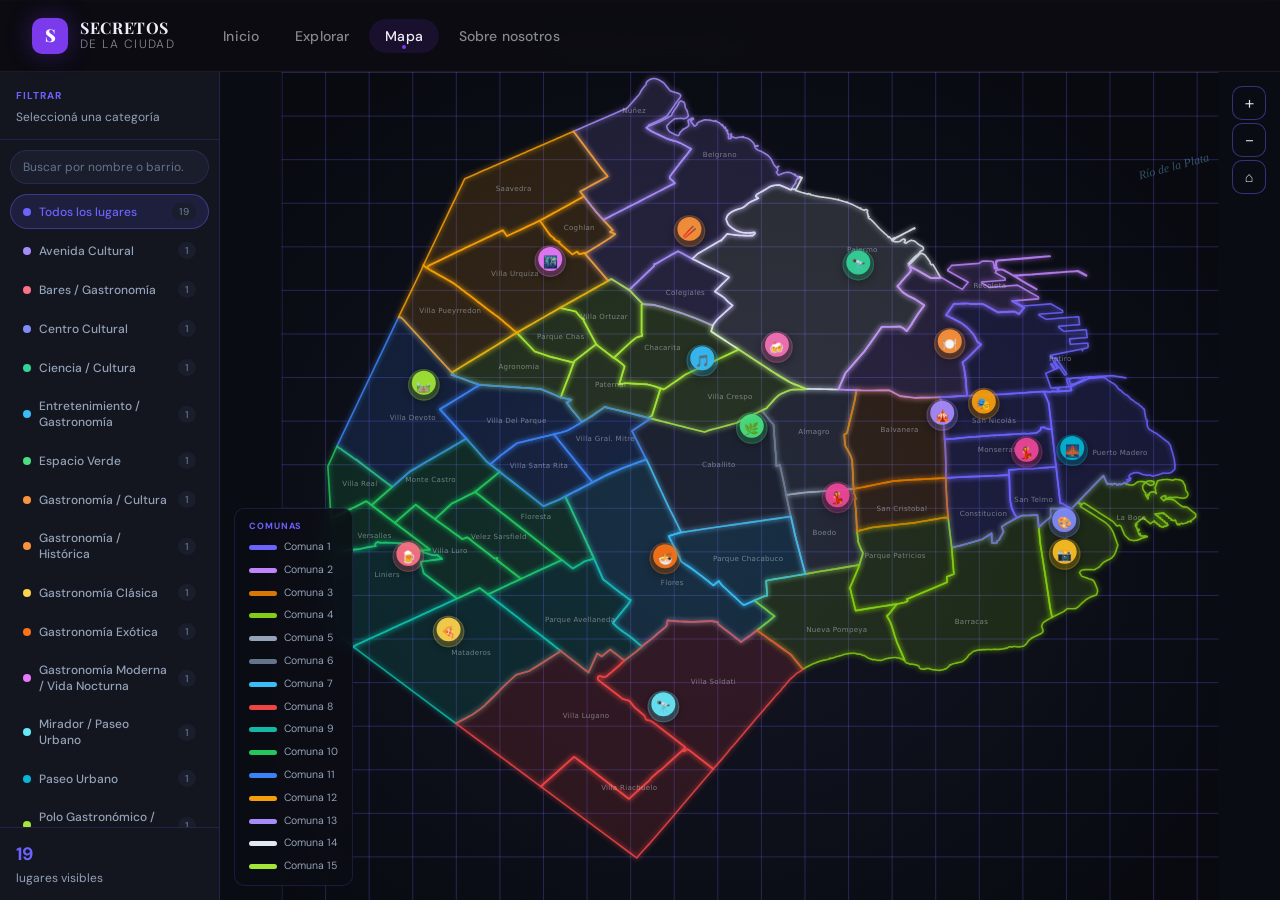
==== pages/map.html @ b1a50df4 "chore: import academic project base for Edinburgh adaptation" ====
<!DOCTYPE html>
<html lang="es">
<head>
<meta charset="UTF-8">
<meta name="viewport" content="width=device-width, initial-scale=1.0">
<title>Secretos de la Ciudad | Mapa Interactivo</title>
<link rel="stylesheet" href="/styles/map.css">
<link rel="stylesheet" href="/styles/global.css">
<link rel="icon" href="/assets/favicon(2).svg" type="image/svg+xml">
</head>
<body>

<!-- ===== HEADER / NAV PRINCIPAL ===== -->
    <header class="site-header">
      <a href="/" class="brand" aria-label="Ir al inicio — Secretos de la Ciudad">
        <span class="brand__icon" aria-hidden="true"></span>
        <span class="brand__name">
          <strong>Secretos</strong>
          <span>de la Ciudad</span>
        </span>
      </a>

      <!-- ===== Navegación principal ===== -->
      <nav class="main-nav" aria-label="Navegación principal">
        <ul class="main-nav__list">
          <li><a href="../index.html" class="main-nav__link">Inicio</a></li>
          <li><a href="places.html" class="main-nav__link">Explorar</a></li>
          <li><a href="map.html" class="main-nav__link main-nav__link--active" aria-current="page">Mapa</a></li>
          <li><a href="about.html" class="main-nav__link">Sobre nosotros</a></li>
        </ul>
      </nav>


    </header>

<main id="main-content" aria-label="Explorador de lugares nocturnos de Buenos Aires">
  <h1 class="sr-only">
    Mapa interactivo de lugares secretos de Buenos Aires
  </h1>
  <div class="app">
 
    <!-- ===== SIDEBAR FILTROS ===== -->
    <!--
      <aside> es correcto aquí: es contenido complementario al mapa.
      El <nav> interno lista las categorías; sus ítems se inyectan
      como <ul><li><button> desde el JS para respetar la semántica de lista.
    -->
    <aside class="sidebar" aria-label="Filtros de categoría">
      <div class="sidebar__header">
        <p class="sidebar__title">Filtrar</p>
        <p class="sidebar__subtitle">Seleccioná una categoría</p>
      </div>
 
      <!--
        Buscador del mapa.
        id="search-input" es el que usa places2.js; vive aquí,
        dentro del <main>, separado del buscador del sitio en el header.
      -->
      <div class="sidebar__search">
        <label for="search-input" class="sr-only">Buscar lugares en el mapa</label>
        <input
          id="search-input"
          type="search"
          class="sidebar__search-input"
          placeholder="Buscar por nombre o barrio…"
          autocomplete="off"
          aria-label="Buscar lugares en el mapa"
          aria-controls="map-canvas"
        />
      </div>
 
      <!--
        <nav> con lista explícita.
        El JS (buildFilters) insertará: <ul> > <li> > <button>.
      -->
      <nav id="filter-nav" class="sidebar__filters" aria-label="Filtrar por categoría"></nav>
 
      <div class="sidebar__footer">
        <!--
          aria-live="polite": anuncia los cambios de cantidad
          a lectores de pantalla sin interrumpir.
          aria-atomic="true": lee el fragmento completo.
        -->
        <p class="sidebar__footer-count" aria-live="polite" aria-atomic="true">
          <strong id="place-count">0</strong>
          lugares visibles
        </p>
      </div>
    </aside>
    <!-- FIN SIDEBAR -->
 
    <!-- ===== MAPA ===== -->
    <!--
      role="region" + aria-label: identifica la zona del mapa
      como una región landmarks navegable por AT.
    -->
    <div class="map-wrap" role="region" aria-label="Mapa interactivo de Buenos Aires">
 
      <p class="map-hint">
        📍 Tocá un barrio o un marcador para ver información.
      </p>

      <!-- Estados de carga / error -->
      <div class="map-overlay" id="map-loading" role="status" aria-live="polite" aria-label="Cargando mapa">
        <div class="spinner" aria-hidden="true"></div>
        <span>Cargando mapa…</span>
      </div>
      <div class="map-overlay hidden" id="map-error" role="alert" aria-live="assertive">
        <span aria-hidden="true" style="font-size:32px">⚠️</span>
        <p>No se pudieron cargar los datos del mapa.</p>
      </div>
 
      <!--
        role="application": indica a los AT que este elemento
        gestiona su propia interacción de teclado (zoom, pan, etc.).
        aria-describedby: instrucciones de uso disponibles para AT.
      -->
      <div
        id="map-canvas"
        class="map-canvas"
        role="application"
        tabindex="0"
        aria-label="Mapa de Buenos Aires"
        aria-describedby="map-instructions"
      ></div>
 
      <!-- Instrucciones ocultas visualmente, disponibles para AT -->
      <p id="map-instructions" class="sr-only">
        Usá la rueda del mouse o los botones +/− para hacer zoom.
        Arrastrá para desplazarte. Doble clic para restablecer la vista.
        Presioná las teclas de flecha para desplazarte con el teclado.
        Presioná Enter o Espacio sobre un marcador para ver sus detalles.
      </p>
 
      <!--
        role="group" + aria-label: agrupa los botones de zoom
        como una unidad semántica para AT.
      -->
      <div class="zoom-controls" role="group" aria-label="Controles de zoom del mapa">
        <button class="zoom-btn" id="z-in"  type="button" title="Acercar" aria-label="Acercar mapa">+</button>
        <button class="zoom-btn" id="z-out" type="button" title="Alejar"  aria-label="Alejar mapa">−</button>
        <button class="zoom-btn reset" id="z-rst" type="button" title="Restablecer vista" aria-label="Restablecer vista del mapa">⌂</button>
      </div>
 
      <!-- Tooltip de barrio (decorativo, no necesita ser leído por AT) -->
      <div class="barrio-tooltip" id="barrio-tooltip" aria-hidden="true"></div>
 
      <!--
        Leyenda de comunas.
        El JS (buildLegend) insertará: <ul> > <li> con el swatch y texto.
      -->
      <div class="map-legend" id="map-legend" role="region" aria-label="Leyenda de comunas">
        <p class="map-legend__title" aria-hidden="true">Comunas</p>
      </div>
 
      <!-- ===== PANEL DE DETALLE ===== -->
      <!--
        role="dialog": comunica a los AT que es un diálogo modal.
        aria-modal="true": los AT no deben navegar fuera mientras esté abierto.
        aria-labelledby: título del diálogo (nombre del lugar seleccionado).
        aria-hidden="true" en estado cerrado: lo oculta completamente a los AT.
        El JS activa/desactiva aria-hidden y mueve el foco al abrirse/cerrarse.
      -->
      <aside
        class="detail-panel"
        id="detail-panel"
        role="dialog"
        aria-modal="true"
        aria-label="Detalle del lugar seleccionado"
        aria-labelledby="panel-name"
        aria-hidden="true"
      >
        <!-- Estado vacío (ningún lugar seleccionado) -->
        <div class="panel__empty" id="panel-empty">
          <span class="panel__empty-icon" aria-hidden="true">📍</span>
          <p>Hacé clic en un marcador o barrio para ver los detalles del lugar.</p>
        </div>
 
        <!-- Contenido del lugar seleccionado -->
        <div id="panel-content" style="display:none; flex-direction:column; height:100%">
 
          <button class="panel__close" id="panel-close" type="button" aria-label="Cerrar detalle del lugar">✕</button>
 
          <!-- Hero -->
          <div class="panel__hero" id="panel-hero">
            <span class="panel__hero-icon" id="panel-icon" aria-hidden="true"></span>
            <span class="panel__hero-barrio" id="panel-barrio-label"></span>
          </div>
 
          <!-- Cuerpo con scroll -->
          <div class="panel__body">
            <div class="anim-in">
 
              <p class="panel__cat" id="panel-cat"></p>
 
              <!-- h2: título del diálogo; referenciado por aria-labelledby -->
              <h2 class="panel__name" id="panel-name"></h2>
 
              <address class="panel__address">
                <svg xmlns="http://www.w3.org/2000/svg" viewBox="0 0 24 24" fill="currentColor" width="12" height="12" aria-hidden="true" focusable="false">
                  <path d="M12 2C8.13 2 5 5.13 5 9c0 5.25 7 13 7 13s7-7.75 7-13c0-3.87-3.13-7-7-7z"/>
                </svg>
                <span id="panel-addr-text"></span>
              </address>
 
              <p class="panel__desc" id="panel-desc"></p>
 
              <!-- Metadatos como lista de definición -->
              <dl class="panel__meta">
                <div class="meta-row">
                  <dt class="meta-row__label">
                    <svg xmlns="http://www.w3.org/2000/svg" viewBox="0 0 24 24" fill="none" stroke="currentColor" stroke-width="2" width="13" height="13" aria-hidden="true" focusable="false"><circle cx="12" cy="12" r="10"/><polyline points="12 6 12 12 16 14"/></svg>
                    Horario nocturno
                  </dt>
                  <dd class="meta-row__val" id="panel-horario"></dd>
                </div>
                <div class="meta-row">
                  <dt class="meta-row__label">
                    <svg xmlns="http://www.w3.org/2000/svg" viewBox="0 0 24 24" fill="none" stroke="currentColor" stroke-width="2" width="13" height="13" aria-hidden="true" focusable="false"><line x1="12" y1="1" x2="12" y2="23"/><path d="M17 5H9.5a3.5 3.5 0 0 0 0 7h5a3.5 3.5 0 0 1 0 7H6"/></svg>
                    Precio
                  </dt>
                  <dd class="meta-row__val" id="panel-precio"></dd>
                </div>
                <div class="meta-row">
                  <dt class="meta-row__label">
                    <svg xmlns="http://www.w3.org/2000/svg" viewBox="0 0 24 24" fill="none" stroke="currentColor" stroke-width="2" width="13" height="13" aria-hidden="true" focusable="false"><circle cx="12" cy="12" r="10"/><path d="M12 8v4l3 3"/></svg>
                    Accesibilidad
                  </dt>
                  <dd class="meta-row__val" id="panel-acc"></dd>
                </div>
              </dl>
 
              <h3 class="panel__section-title">Recomendaciones</h3>
              <ul class="recs-list" id="panel-recs"></ul>
 
              <h3 class="panel__section-title">Ideal para</h3>
              <ul class="tags-list" id="panel-tags"></ul>
 
            </div>
          </div><!-- /.panel__body -->
 
          <!-- Footer del panel -->
          <div class="panel__footer">
            <button class="btn-fav" id="btn-fav" type="button" aria-pressed="false">
              <span id="btn-fav-icon" aria-hidden="true">🤍</span>
              <span id="btn-fav-label">Agregar a favoritos</span>
            </button>
          </div>
 
        </div><!-- /#panel-content -->
      </aside>
      <!-- FIN PANEL DE DETALLE -->
 
    </div><!-- /.map-wrap -->
  </div><!-- /.app -->
 
</main>
<!-- ===== FOOTER ===== -->
  <footer class="site-footer">
    <p class="site-footer__copy">
      &copy; <time datetime="2026">2026</time> Secretos de la Ciudad
    </p>
  </footer>
<script src="../scripts/place-filters.js"></script>
<script src="../scripts/map.js"></script>
<script src="../scripts/map-panel.js"></script>
</body>
</html>
---- styles/map.css ----
*, *::before, *::after { box-sizing: border-box; margin: 0; padding: 0; }

:root {
  --bg:            #0b0d14;
  --surface:       #13151f;
  --surface-2:     #1a1d2b;
  --border:        rgba(108,99,255,.18);
  --border-strong: rgba(108,99,255,.45);
  --purple:        #6c63ff;
  --purple-soft:   rgba(108,99,255,.15);
  --text:          #e2e8f0;
  --text-muted:    #94a3b8;
  --text-faint:    #64748b;
  --white:         #ffffff;
  --header-h:      58px;
  --panel-w:       340px;
  --filter-w:      220px;
  --radius:        10px;
  --radius-full:   999px;
  --shadow:        0 8px 32px rgba(0,0,0,.55);
  --transition:    0.18s ease;
}

html, body {
  height: 100%; overflow: hidden;
  background: var(--bg); color: var(--text);
  font-family: 'Segoe UI', system-ui, sans-serif;
}

/* ============================================================
   UTILIDADES
   ============================================================ */

/*
 * .sr-only: oculta visualmente el elemento pero lo mantiene
 * accesible para lectores de pantalla (WCAG 2.1 §1.3.1).
 * Se usa en: label del buscador del mapa, instrucciones del mapa,
 * y label del buscador del sitio en el header.
 */
.sr-only {
  position: absolute;
  width: 1px; height: 1px;
  padding: 0; margin: -1px;
  overflow: hidden;
  clip: rect(0, 0, 0, 0);
  white-space: nowrap;
  border: 0;
}

/* ============================================================
   LAYOUT
   ============================================================ */

/*
 * <main>: contenedor semántico principal de la página.
 * Ocupa todo el espacio disponible bajo el header.
 */
main#main-content {
  position: fixed;
  top: var(--header-h); left: 0; right: 0; bottom: 0;
  display: flex; flex-direction: column;
  overflow: hidden;
}

.app {
  flex: 1;
  display: grid;
  grid-template-columns: var(--filter-w) 1fr;
  overflow: hidden;
  height: 100%;
}

/* ============================================================
   SIDEBAR
   ============================================================ */
.sidebar {
  background: var(--surface);
  border-right: 1px solid var(--border);
  display: flex; flex-direction: column;
  overflow: hidden; z-index: 10;
}
.sidebar__header {
  padding: 16px 16px 12px;
  border-bottom: 1px solid var(--border);
  flex-shrink: 0;
}

/*
 * Los <p> del título y subtítulo del sidebar no llevan margin
 * por defecto ya que se resetea en el * global.
 */
.sidebar__title {
  font-size: 10px; font-weight: 700; text-transform: uppercase;
  letter-spacing: .1em; color: var(--purple); margin-bottom: 4px;
}
.sidebar__subtitle { font-size: 12px; color: var(--text-muted); }

/* ── Buscador del mapa (dentro del sidebar) ──────────────── */
.sidebar__search {
  padding: 10px 10px 0;
  flex-shrink: 0;
}
.sidebar__search-input {
  width: 100%;
  padding: 8px 12px;
  background: var(--surface-2);
  border: 1px solid var(--border);
  border-radius: var(--radius-full);
  color: var(--text);
  font-size: 12px;
  font-family: inherit;
  outline: none;
  transition: border-color var(--transition);
}
.sidebar__search-input::placeholder { color: var(--text-faint); }
.sidebar__search-input:focus {
  border-color: var(--border-strong);
  box-shadow: 0 0 0 2px rgba(108,99,255,.2);
}

/* ── Lista de filtros ────────────────────────────────────── */
.sidebar__filters {
  flex: 1; overflow-y: auto; padding: 10px;
}
.sidebar__filters::-webkit-scrollbar { width: 4px; }
.sidebar__filters::-webkit-scrollbar-thumb { background: var(--border-strong); border-radius: 4px; }

/*
 * .filter-list: <ul> semántico inyectado por buildFilters().
 * Se elimina el estilo de lista por defecto para que se vea
 * igual que antes, pero manteniendo la semántica.
 */
.filter-list {
  list-style: none;
  display: flex; flex-direction: column; gap: 4px;
  padding: 0; margin: 0;
}
.filter-list__item { display: flex; }

.filter-btn {
  display: flex; align-items: center; gap: 8px;
  padding: 8px 12px;
  border: 1px solid transparent; border-radius: var(--radius-full);
  background: transparent; color: var(--text-muted);
  font-size: 12px; font-weight: 500;
  cursor: pointer; transition: all var(--transition);
  text-align: left; width: 100%;
}
.filter-btn:hover { background: var(--surface-2); color: var(--text); }
.filter-btn.active { color: var(--text); }

/* Foco visible para teclado (WCAG 2.4.7) */
.filter-btn:focus-visible {
  outline: 2px solid var(--purple);
  outline-offset: 2px;
}

.filter-btn__dot { width: 8px; height: 8px; border-radius: 50%; flex-shrink: 0; }
.filter-btn__count {
  margin-left: auto; font-size: 10px;
  background: var(--surface-2); padding: 2px 7px;
  border-radius: var(--radius-full); color: var(--text-faint);
}

.sidebar__footer {
  padding: 12px 16px; border-top: 1px solid var(--border); flex-shrink: 0;
}

/*
 * <p aria-live> del contador: el <strong> con el número
 * y el texto descriptivo forman una unidad legible por AT.
 */
.sidebar__footer-count { font-size: 12px; color: var(--text-muted); }
.sidebar__footer-count strong { color: var(--purple); font-size: 18px; display: block; }

/* ============================================================
   MAPA
   ============================================================ */
.map-wrap {
  position: relative; overflow: hidden;
  background: #0a0c14;
  display: flex; flex-direction: column;
}
.map-canvas {
  flex: 1; width: 100%; height: 100%;
  cursor: grab; outline: none;
  position: relative; overflow: hidden;
}
/* Foco visible del canvas para navegación por teclado */
.map-canvas:focus-visible {
  outline: 2px solid var(--purple);
  outline-offset: -2px;
}
.map-canvas:active { cursor: grabbing; }

#mapa-svg {
  width: 100%; height: 100%;
  display: block;
  position: absolute; top: 0; left: 0;
}

/* ── Controles de zoom ───────────────────────────────────── */
.zoom-controls {
  position: absolute; right: 14px; top: 14px;
  display: flex; flex-direction: column; gap: 3px; z-index: 20;
}
.zoom-btn {
  width: 34px; height: 34px;
  background: rgba(11,13,20,.88);
  border: 1px solid var(--border-strong);
  border-radius: var(--radius);
  color: var(--text); font-size: 18px; font-weight: 300;
  cursor: pointer;
  display: flex; align-items: center; justify-content: center;
  backdrop-filter: blur(8px);
  transition: all var(--transition);
}
.zoom-btn:hover { background: var(--surface-2); border-color: var(--purple); color: var(--purple); }
.zoom-btn:focus-visible {
  outline: 2px solid var(--purple);
  outline-offset: 2px;
}
.zoom-btn.reset { font-size: 14px; }

/* ── Loading / Error ─────────────────────────────────────── */
.map-overlay {
  position: absolute; inset: 0; z-index: 50;
  display: flex; flex-direction: column;
  align-items: center; justify-content: center;
  background: rgba(11,13,20,.9); backdrop-filter: blur(6px);
  color: var(--text-muted); gap: 12px;
}
.map-overlay.hidden { display: none; }
.spinner {
  width: 36px; height: 36px;
  border: 3px solid var(--border); border-top-color: var(--purple);
  border-radius: 50%; animation: spin .9s linear infinite;
}
@keyframes spin { to { transform: rotate(360deg); } }

/* ── Leyenda ─────────────────────────────────────────────── */
.map-legend {
  position: absolute; left: 14px; bottom: 14px;
  background: rgba(11,13,20,.82); backdrop-filter: blur(12px);
  border: 1px solid var(--border); border-radius: 10px;
  padding: 10px 14px;
  display: flex; flex-direction: column; gap: 6px;
  max-width: 200px; z-index: 15;
}
.map-legend__title {
  font-size: 9px; font-weight: 700; text-transform: uppercase;
  letter-spacing: .1em; color: var(--purple);
}

/*
 * .legend-list: <ul> inyectado por buildLegend().
 * Sin estilo de lista nativo para mantener la apariencia original.
 */
.legend-list {
  list-style: none;
  display: flex; flex-direction: column; gap: 6px;
  padding: 0; margin: 0;
}
.legend-item { display: flex; align-items: center; gap: 7px; font-size: 10.5px; color: var(--text-muted); }
.legend-item__swatch { width: 28px; height: 5px; border-radius: 3px; flex-shrink: 0; }

/* ── Tooltip de barrio ───────────────────────────────────── */
.barrio-tooltip {
  position: absolute;
  background: rgba(11,13,20,.92); backdrop-filter: blur(8px);
  border: 1px solid var(--border-strong);
  border-radius: var(--radius);
  padding: 7px 12px;
  font-size: 12px; color: var(--text);
  pointer-events: none; z-index: 30;
  opacity: 0; transition: opacity .15s;
  white-space: nowrap;
}
.barrio-tooltip.visible { opacity: 1; }

/* ============================================================
   PANEL LATERAL (dialog)
   ============================================================ */
.detail-panel {
  position: absolute; top: 0; right: 0; bottom: 0;
  width: var(--panel-w);
  background: rgba(13,15,22,.96);
  backdrop-filter: blur(20px);
  border-left: 1px solid var(--border);
  display: flex; flex-direction: column;
  z-index: 40;
  transform: translateX(100%);
  transition: transform .28s cubic-bezier(.4,0,.2,1);
  overflow: hidden;
}
.detail-panel.open { transform: translateX(0); }

.panel__close {
  position: absolute; top: 12px; right: 12px;
  width: 30px; height: 30px;
  background: var(--surface-2); border: 1px solid var(--border);
  border-radius: 50%; color: var(--text-muted);
  cursor: pointer; display: flex; align-items: center; justify-content: center;
  font-size: 16px; transition: all var(--transition); z-index: 2;
}
.panel__close:hover { background: rgba(255,50,50,.15); color: #ff4444; border-color: #ff4444; }
.panel__close:focus-visible { outline: 2px solid var(--purple); outline-offset: 2px; }

.panel__hero {
  height: 150px; flex-shrink: 0;
  display: flex; align-items: center; justify-content: center;
  position: relative; overflow: hidden;
}
.panel__hero-icon { font-size: 56px; position: relative; z-index: 1; }
.panel__hero-barrio {
  position: absolute; bottom: 10px; right: 14px;
  font-size: 10px; font-weight: 700; letter-spacing: .08em;
  text-transform: uppercase; opacity: .8;
}

.panel__body { flex: 1; overflow-y: auto; padding: 16px 18px 20px; }
.panel__body::-webkit-scrollbar { width: 4px; }
.panel__body::-webkit-scrollbar-thumb { background: var(--border-strong); border-radius: 4px; }

/* Categoría y nombre: <p> y <h2> */
.panel__cat { font-size: 10px; font-weight: 700; text-transform: uppercase; letter-spacing: .08em; margin-bottom: 5px; }
.panel__name { font-size: 22px; font-weight: 700; color: var(--white); line-height: 1.2; margin-bottom: 4px; }

/* Dirección: <address> */
.panel__address {
  font-size: 12px; color: var(--text-faint);
  display: flex; align-items: center; gap: 4px;
  margin-bottom: 16px;
  font-style: normal; /* <address> tiene font-style: italic por defecto */
}
.panel__address svg { color: var(--purple); flex-shrink: 0; }

.panel__desc { font-size: 13px; color: var(--text-muted); line-height: 1.65; margin-bottom: 18px; }

/*
 * Metadatos: <dl> con pares <dt>/<dd>.
 * Apariencia idéntica al diseño original.
 */
.panel__meta {
  background: var(--surface-2); border: 1px solid var(--border);
  border-radius: var(--radius); padding: 12px 14px; margin-bottom: 18px;
  display: flex; flex-direction: column; gap: 10px;
}
.meta-row { display: flex; align-items: flex-start; justify-content: space-between; gap: 12px; font-size: 12px; }
.meta-row__label {
  color: var(--text-muted); display: flex; align-items: center; gap: 5px;
  /* <dt> no tiene font-weight especial por defecto, se normaliza aquí */
  font-weight: normal;
}
.meta-row__label svg { color: var(--purple); flex-shrink: 0; }
.meta-row__val { color: var(--text); text-align: right; }

/* Títulos de sección: <h3> */
.panel__section-title {
  font-size: 13px; font-weight: 600; color: var(--white); margin-bottom: 10px;
}

.recs-list { list-style: none; margin-bottom: 18px; display: flex; flex-direction: column; gap: 6px; padding: 0; }
.recs-list li { font-size: 12px; color: var(--text-muted); padding-left: 14px; position: relative; }
.recs-list li::before { content: "•"; position: absolute; left: 0; color: var(--purple); font-weight: 700; }

.tags-list { list-style: none; display: flex; flex-wrap: wrap; gap: 6px; margin-bottom: 18px; padding: 0; }
.tags-list li { font-size: 11px; font-weight: 600; padding: 3px 11px; border-radius: var(--radius-full); border: 1px solid; }

.panel__footer { padding: 14px 18px; border-top: 1px solid var(--border); display: flex; gap: 10px; flex-shrink: 0; }
.btn-fav {
  flex: 1; display: flex; align-items: center; justify-content: center; gap: 7px;
  padding: 10px; border-radius: var(--radius);
  background: var(--surface-2); border: 1px solid var(--border);
  color: var(--text); font-size: 13px; font-weight: 600;
  cursor: pointer; transition: all var(--transition);
}
.btn-fav:hover { border-color: var(--purple); background: var(--purple-soft); }
.btn-fav:focus-visible { outline: 2px solid var(--purple); outline-offset: 2px; }
.btn-fav.is-fav { border-color: #f472b6; background: rgba(244,114,182,.1); color: #f472b6; }

/* Estado vacío */
.panel__empty {
  flex: 1; display: flex; flex-direction: column;
  align-items: center; justify-content: center; text-align: center;
  gap: 12px; padding: 30px;
}
.panel__empty-icon { font-size: 44px; opacity: .4; }
.panel__empty p { font-size: 13px; color: var(--text-muted); line-height: 1.6; }

/* ==========================================================
   PANEL: lista de lugares por barrio
   ========================================================== */

.panel-place-option {
  width: 100%;
  display: flex;
  align-items: center;
  gap: 0.75rem;

  margin-bottom: 0.75rem;
  padding: 0.75rem 0.9rem;

  border: 1px solid rgba(255, 255, 255, 0.08);
  border-radius: var(--radius);
  background: rgba(255, 255, 255, 0.03);
  color: var(--text);

  text-align: left;
  cursor: pointer;
  transition: all var(--transition);
}

.panel-place-option:hover {
  border-color: var(--purple);
  background: var(--purple-soft);
}

.panel-place-option__icon {
  flex-shrink: 0;
  font-size: 1rem;
}

.panel-place-option strong {
  display: block;
  font-size: 0.9rem;
}

.panel-place-option small {
  display: block;
  margin-top: 0.15rem;
  color: var(--text-muted);
  font-size: 0.75rem;
}

.map-hint {
  display: none;
}


/* ============================================================
   ANIMACIONES
   ============================================================ */
@keyframes fadeIn { from { opacity: 0; transform: translateY(8px); } to { opacity: 1; transform: none; } }
.anim-in { animation: fadeIn .25s ease forwards; }
.barrio-fill { transition: fill-opacity .18s; }
.barrio-fill:hover { fill-opacity: .42 !important; }
.marker-g { cursor: pointer; }
.marker-tooltip { transition: opacity .14s; pointer-events: none; }

/* ============================================================
   RESPONSIVE
   ============================================================ */
@media (max-width: 900px) {
  :root {
    --filter-w: 0px;
    --panel-w: 100vw;
  }

  html,
  body {
    overflow: hidden;
  }

  main#main-content {
    top: var(--header-h);
    height: calc(100vh - var(--header-h));
  }

  .app {
    display: block;
    height: 100%;
  }

  .sidebar {
    display: none;
  }

  .map-wrap,
  .map-canvas {
    width: 100%;
    height: 100%;
    min-height: calc(100vh - var(--header-h));
  }

  #mapa-svg {
    width: 100%;
    height: 100%;
  }

  .map-legend {
    display: none;
  }

  .detail-panel {
    width: 100%;
    max-width: none;
  }

   .map-hint {
    display: block;

    padding: 0.85rem 1rem;
    text-align: center;

    font-size: 0.85rem;
    color: var(--color-text-muted);

    background: rgba(124, 58, 237, 0.08);
    border-bottom: 1px solid var(--color-border);
  }
}
---- styles/global.css ----
/* ────────────────────────────────────────────────────────────
   0. FUENTES
   ──────────────────────────────────────────────────────────── */
@import url('https://fonts.googleapis.com/css2?family=Playfair+Display:ital,wght@0,700;0,900;1,700&family=DM+Sans:wght@300;400;500;600&family=Special+Elite&family=Averia+Serif+Libre&family=Cormorant+Garamond:wght@400;500;600;700&family=Alegreya:wght@400;500;700&display=swap');

/* ────────────────────────────────────────────────────────────
   1. CUSTOM PROPERTIES (Design Tokens)
   ──────────────────────────────────────────────────────────── */
:root {
  /* Colores */
  --color-bg:          #0a0a0f;
  --color-surface:     #111118;
  --color-surface-2:   #18181f;
  --color-border:      rgba(255, 255, 255, 0.07);

  --color-purple:      #7c3aed;
  --color-purple-mid:  #6d28d9;
  --color-purple-glow: rgba(124, 58, 237, 0.35);
  --color-purple-soft: rgba(124, 58, 237, 0.12);

  --color-text:        #f0edf8;
  --color-text-muted:  rgba(240, 237, 248, 0.55);
  --color-text-faint:  rgba(240, 237, 248, 0.30);

  --color-white:       #ffffff;

  /* Tipografía */
  --font-display: 'Playfair Display', Georgia, serif;
  --font-body:    'DM Sans', sans-serif;

  --text-xs:   0.75rem;
  --text-sm:   0.875rem;
  --text-base: 1rem;
  --text-lg:   1.125rem;
  --text-xl:   1.25rem;
  --text-2xl:  1.5rem;
  --text-3xl:  1.875rem;
  --text-4xl:  2.25rem;
  --text-5xl:  3rem;
  --text-6xl:  4rem;

  /* Espaciado */
  --space-1:  0.25rem;
  --space-2:  0.5rem;
  --space-3:  0.75rem;
  --space-4:  1rem;
  --space-5:  1.25rem;
  --space-6:  1.5rem;
  --space-8:  2rem;
  --space-10: 2.5rem;
  --space-12: 3rem;
  --space-16: 4rem;
  --space-20: 5rem;
  --space-24: 6rem;

  /* Bordes */
  --radius-sm: 6px;
  --radius-md: 10px;
  --radius-lg: 16px;
  --radius-xl: 24px;
  --radius-full: 9999px;

  /* Sombras */
  --shadow-sm:     0 1px 3px rgba(0, 0, 0, 0.4);
  --shadow-md:     0 4px 16px rgba(0, 0, 0, 0.5);
  --shadow-lg:     0 8px 32px rgba(0, 0, 0, 0.6);
  --shadow-purple: 0 0 24px var(--color-purple-glow);

  /* Transiciones */
  --transition-fast:   150ms ease;
  --transition-base:   250ms ease;
  --transition-slow:   400ms ease;

  /* Layout */
  --max-width:    1280px;
  --header-h:     72px;
}

/* ────────────────────────────────────────────────────────────
   2. RESET & BASE
   ──────────────────────────────────────────────────────────── */
*, *::before, *::after {
  box-sizing: border-box;
  margin: 0;
  padding: 0;
}

html {
  scroll-behavior: smooth;
  -webkit-font-smoothing: antialiased;
  -moz-osx-font-smoothing: grayscale;
}

body {
  background-color: var(--color-bg);
  color: var(--color-text);
  font-family: var(--font-body);
  font-size: var(--text-base);
  line-height: 1.6;
  min-height: 100vh;
}

img, video, svg {
  display: block;
  max-width: 100%;
}

a {
  color: inherit;
  text-decoration: none;
}

ul, ol {
  list-style: none;
}

button {
  cursor: pointer;
  border: none;
  background: none;
  font-family: inherit;
  color: inherit;
}

address {
  font-style: normal;
}

/* Accesibilidad: ocultar visualmente pero mantener para lectores de pantalla */
.sr-only {
  position: absolute;
  width: 1px;
  height: 1px;
  padding: 0;
  overflow: hidden;
  clip: rect(0, 0, 0, 0);
  white-space: nowrap;
  border: 0;
}

/* ────────────────────────────────────────────────────────────
   3. LAYOUT COMPARTIDO
   ──────────────────────────────────────────────────────────── */
.site-layout {
  display: flex;
  flex-direction: column;
  gap: 0;
}

.container {
  width: 100%;
  max-width: var(--max-width);
  margin-inline: auto;
  padding-inline: var(--space-6);
}

/* ────────────────────────────────────────────────────────────
   4. SITE HEADER (compartido en todas las páginas)
   ──────────────────────────────────────────────────────────── */
.site-header {
  position: fixed;
  top: 0;
  left: 0;
  right: 0;
  z-index: 100;
  height: var(--header-h);
  display: flex;
  align-items: center;
  gap: var(--space-8);
  padding-inline: var(--space-8);
  background: rgba(10, 10, 15, 0.75);
  backdrop-filter: blur(18px) saturate(1.4);
  -webkit-backdrop-filter: blur(18px) saturate(1.4);
  border-bottom: 1px solid var(--color-border);
}

/* ── Brand / Logo ── */
.brand {
  display: flex;
  align-items: center;
  gap: var(--space-3);
  flex-shrink: 0;
  transition: opacity var(--transition-base);
}
.brand:hover { opacity: 0.85; }

.brand__icon {
  width: 36px;
  height: 36px;
  border-radius: var(--radius-md);
  background: var(--color-purple);
  display: flex;
  align-items: center;
  justify-content: center;
  font-size: var(--text-lg);
  font-weight: 700;
  color: var(--color-white);
  font-family: var(--font-display);
  box-shadow: var(--shadow-purple);
  /* Letra "S" como contenido generado */
  position: relative;
}
.brand__icon::after {
  content: 'S';
  position: absolute;
  font-family: var(--font-display);
  font-weight: 900;
  font-size: 1.1rem;
  color: white;
}

.brand__name {
  display: flex;
  flex-direction: column;
  line-height: 1.15;
}
.brand__name strong {
  font-family: var(--font-display);
  font-size: var(--text-base);
  font-weight: 700;
  color: var(--color-text);
  text-transform: uppercase;
  letter-spacing: 0.04em;
}
.brand__name span {
  font-size: var(--text-xs);
  font-weight: 300;
  color: var(--color-text-muted);
  letter-spacing: 0.12em;
  text-transform: uppercase;
}

/* ── Navegación principal ── */
.main-nav {
  flex: 1;
}
.main-nav__list {
  display: flex;
  align-items: center;
  gap: var(--space-1);
}
.main-nav__link {
  padding: var(--space-2) var(--space-4);
  border-radius: var(--radius-full);
  font-size: var(--text-sm);
  font-weight: 500;
  color: var(--color-text-muted);
  transition: color var(--transition-base), background var(--transition-base);
  letter-spacing: 0.01em;
}
.main-nav__link:hover {
  color: var(--color-text);
  background: var(--color-purple-soft);
}
.main-nav__link--active {
  color: var(--color-text);
  background: var(--color-purple-soft);
  position: relative;
}
.main-nav__link--active::after {
  content: '';
  position: absolute;
  bottom: 4px;
  left: 50%;
  transform: translateX(-50%);
  width: 4px;
  height: 4px;
  border-radius: 50%;
  background: var(--color-purple);
}

/* ── Barra de búsqueda ── */
.site-search {
  display: flex;
  align-items: center;
  gap: var(--space-2);
  background: var(--color-surface-2);
  border: 1px solid var(--color-border);
  border-radius: var(--radius-full);
  padding: var(--space-2) var(--space-4);
  transition: border-color var(--transition-base), box-shadow var(--transition-base);
  margin-left: auto;
}
.site-search:focus-within {
  border-color: var(--color-purple);
  box-shadow: 0 0 0 3px var(--color-purple-soft);
}
.site-search__input {
  background: none;
  border: none;
  outline: none;
  color: var(--color-text);
  font-family: var(--font-body);
  font-size: var(--text-sm);
  width: 180px;
}
.site-search__input::placeholder {
  color: var(--color-text-faint);
}
.site-search__btn {
  display: flex;
  align-items: center;
  color: var(--color-text-muted);
  transition: color var(--transition-base);
}
.site-search__btn:hover { color: var(--color-purple); }

.icon--search::before {
  content: '';
  display: block;
  width: 16px;
  height: 16px;
  background-image: url("data:image/svg+xml,%3Csvg xmlns='http://www.w3.org/2000/svg' viewBox='0 0 24 24' fill='none' stroke='currentColor' stroke-width='2'%3E%3Ccircle cx='11' cy='11' r='8'/%3E%3Cpath d='m21 21-4.35-4.35'/%3E%3C/svg%3E");
  background-size: contain;
  background-repeat: no-repeat;
  opacity: 0.6;
}

/* ────────────────────────────────────────────────────────────
   5. SITE FOOTER (compartido en todas las páginas)
   ──────────────────────────────────────────────────────────── */
.site-footer {
  border-top: 1px solid var(--color-border);
  padding: var(--space-8) var(--space-8);
  display: flex;
  align-items: center;
  justify-content: center;
  background: var(--color-surface);
}

.site-footer__copy {
  font-size: var(--text-sm);
  color: var(--color-text-faint);
  letter-spacing: 0.02em;
}

/* ────────────────────────────────────────────────────────────
   9. UTILIDADES GENERALES
   ──────────────────────────────────────────────────────────── */

/* Divisor con degradado */
.divider {
  border: none;
  height: 1px;
  background: linear-gradient(to right, transparent, var(--color-border), transparent);
  margin: var(--space-16) 0;
}

/* Pill / tag genérico */
.pill {
  display: inline-flex;
  align-items: center;
  gap: var(--space-1);
  padding: var(--space-1) var(--space-3);
  border-radius: var(--radius-full);
  font-size: var(--text-xs);
  font-weight: 500;
  background: var(--color-purple-soft);
  color: var(--color-purple);
  border: 1px solid rgba(124, 58, 237, 0.25);
}

/* Botón primario genérico */
.btn-primary {
  display: inline-flex;
  align-items: center;
  gap: var(--space-2);
  padding: var(--space-3) var(--space-6);
  border-radius: var(--radius-full);
  background: var(--color-purple);
  color: var(--color-white);
  font-size: var(--text-sm);
  font-weight: 600;
  transition: background var(--transition-base), transform var(--transition-base), box-shadow var(--transition-base);
  box-shadow: var(--shadow-purple);
}
.btn-primary:hover {
  background: #8b44ff;
  transform: translateY(-1px);
  box-shadow: 0 0 28px rgba(124, 58, 237, 0.5);
}

/* Botón secundario genérico */
.btn-secondary {
  display: inline-flex;
  align-items: center;
  gap: var(--space-2);
  padding: var(--space-3) var(--space-6);
  border-radius: var(--radius-full);
  background: transparent;
  color: var(--color-text);
  font-size: var(--text-sm);
  font-weight: 600;
  border: 1px solid var(--color-border);
  transition: background var(--transition-base), border-color var(--transition-base);
}
.btn-secondary:hover {
  background: var(--color-surface-2);
  border-color: rgba(255, 255, 255, 0.18);
}

/* Sección genérica */
.section {
  padding-block: var(--space-24);
}

/* Page heading genérico para páginas interiores */
.page-header {
  padding-top: calc(var(--header-h) + var(--space-16));
  padding-bottom: var(--space-12);
  text-align: center;
}
.page-header__eyebrow {
  font-size: var(--text-xs);
  font-weight: 600;
  letter-spacing: 0.16em;
  text-transform: uppercase;
  color: var(--color-purple);
  margin-bottom: var(--space-3);
}
.page-header__title {
  font-family: var(--font-display);
  font-size: clamp(2rem, 5vw, 3.5rem);
  font-weight: 900;
  color: var(--color-text);
  line-height: 1.1;
}
.page-header__title em {
  font-style: italic;
  color: var(--color-purple);
}
.page-header__desc {
  margin-top: var(--space-4);
  font-size: var(--text-lg);
  color: var(--color-text-muted);
  max-width: 560px;
  margin-inline: auto;
  line-height: 1.7;
}

/* ────────────────────────────────────────────────────────────
   10. SCROLLBAR PERSONALIZADA
   ──────────────────────────────────────────────────────────── */
::-webkit-scrollbar        { width: 6px; }
::-webkit-scrollbar-track  { background: var(--color-bg); }
::-webkit-scrollbar-thumb  { background: rgba(124, 58, 237, 0.4); border-radius: 3px; }
::-webkit-scrollbar-thumb:hover { background: var(--color-purple); }


/* ────────────────────────────────────────────────────────────
   MEDIA QUERIES (responsive)
   ──────────────────────────────────────────────────────────── */
@media (max-width: 768px) {
  :root {
    --header-h: 60px;
  }

  .site-header {
    height: auto;
    min-height: var(--header-h);
    padding: 0.75rem 1rem;
    gap: 0.75rem;
  }

  .brand__name {
    display: none;
  }

  .main-nav {
    overflow-x: auto;
    scrollbar-width: none;
  }

  .main-nav::-webkit-scrollbar {
    display: none;
  }

  .main-nav__list {
    gap: 0;
    min-width: max-content;
  }

  .main-nav__link {
    padding: var(--space-2) var(--space-3);
    font-size: var(--text-xs);
    white-space: nowrap;
  }

  .site-search {
    display: none;
  }
}
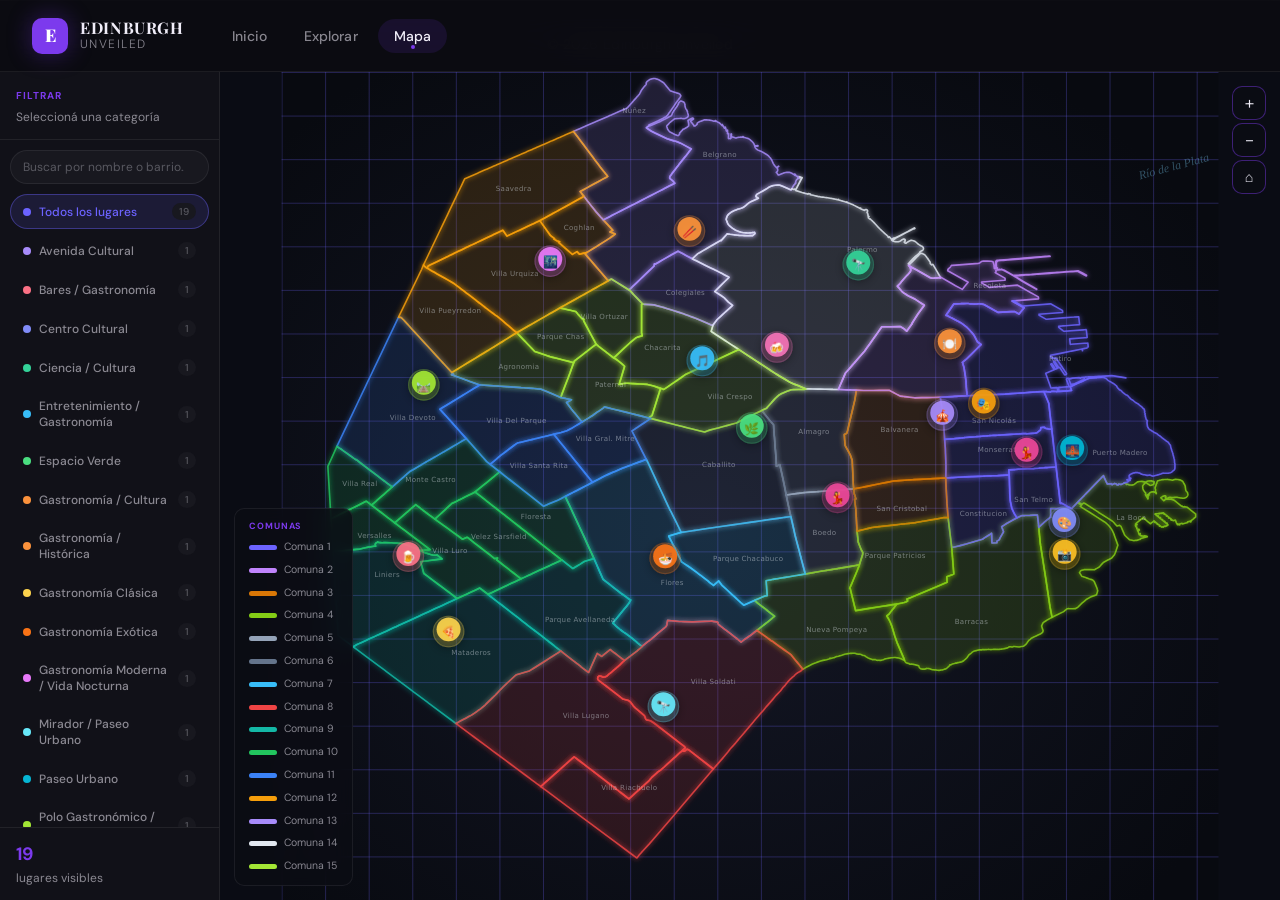
==== commit e53420ef: "refactor: update project identity and navigation" ====
--- a/pages/map.html
+++ b/pages/map.html
@@ -3,7 +3,7 @@
 <head>
 <meta charset="UTF-8">
 <meta name="viewport" content="width=device-width, initial-scale=1.0">
-<title>Secretos de la Ciudad | Mapa Interactivo</title>
+<title>Edinburgh Unveiled | Mapa</title>
 <link rel="stylesheet" href="/styles/map.css">
 <link rel="stylesheet" href="/styles/global.css">
 <link rel="icon" href="/assets/favicon(2).svg" type="image/svg+xml">
@@ -12,11 +12,11 @@
 
 <!-- ===== HEADER / NAV PRINCIPAL ===== -->
     <header class="site-header">
-      <a href="/" class="brand" aria-label="Ir al inicio — Secretos de la Ciudad">
+      <a href="/" class="brand" aria-label="Ir al inicio — Edinburgh Unveiled">
         <span class="brand__icon" aria-hidden="true"></span>
         <span class="brand__name">
-          <strong>Secretos</strong>
-          <span>de la Ciudad</span>
+          <strong>Edinburgh</strong>
+          <span>Unveiled</span>
         </span>
       </a>
 
@@ -26,7 +26,6 @@
           <li><a href="../index.html" class="main-nav__link">Inicio</a></li>
           <li><a href="places.html" class="main-nav__link">Explorar</a></li>
           <li><a href="map.html" class="main-nav__link main-nav__link--active" aria-current="page">Mapa</a></li>
-          <li><a href="about.html" class="main-nav__link">Sobre nosotros</a></li>
         </ul>
       </nav>
 
@@ -258,7 +257,7 @@
 <!-- ===== FOOTER ===== -->
   <footer class="site-footer">
     <p class="site-footer__copy">
-      &copy; <time datetime="2026">2026</time> Secretos de la Ciudad
+      &copy; <time datetime="2026">2026</time> Edinburgh Unveiled
     </p>
   </footer>
 <script src="../scripts/place-filters.js"></script>
--- a/styles/map.css
+++ b/styles/map.css
@@ -1,30 +1,13 @@
 *, *::before, *::after { box-sizing: border-box; margin: 0; padding: 0; }
 
 :root {
-  --bg:            #0b0d14;
-  --surface:       #13151f;
-  --surface-2:     #1a1d2b;
-  --border:        rgba(108,99,255,.18);
-  --border-strong: rgba(108,99,255,.45);
-  --purple:        #6c63ff;
-  --purple-soft:   rgba(108,99,255,.15);
-  --text:          #e2e8f0;
-  --text-muted:    #94a3b8;
-  --text-faint:    #64748b;
-  --white:         #ffffff;
-  --header-h:      58px;
-  --panel-w:       340px;
-  --filter-w:      220px;
-  --radius:        10px;
-  --radius-full:   999px;
-  --shadow:        0 8px 32px rgba(0,0,0,.55);
-  --transition:    0.18s ease;
+  --panel-w: 340px;
+  --filter-w: 220px;
 }
 
 html, body {
-  height: 100%; overflow: hidden;
-  background: var(--bg); color: var(--text);
-  font-family: 'Segoe UI', system-ui, sans-serif;
+  height: 100%;
+  overflow: hidden;
 }
 
 /* ============================================================
@@ -74,14 +57,14 @@
    SIDEBAR
    ============================================================ */
 .sidebar {
-  background: var(--surface);
-  border-right: 1px solid var(--border);
+  background: var(--color-surface);
+  border-right: 1px solid var(--color-border);
   display: flex; flex-direction: column;
   overflow: hidden; z-index: 10;
 }
 .sidebar__header {
   padding: 16px 16px 12px;
-  border-bottom: 1px solid var(--border);
+  border-bottom: 1px solid var(--color-border);
   flex-shrink: 0;
 }
 
@@ -91,9 +74,9 @@
  */
 .sidebar__title {
   font-size: 10px; font-weight: 700; text-transform: uppercase;
-  letter-spacing: .1em; color: var(--purple); margin-bottom: 4px;
-}
-.sidebar__subtitle { font-size: 12px; color: var(--text-muted); }
+  letter-spacing: .1em; color: var(--color-purple); margin-bottom: 4px;
+}
+.sidebar__subtitle { font-size: 12px; color: var(--color-text-muted); }
 
 /* ── Buscador del mapa (dentro del sidebar) ──────────────── */
 .sidebar__search {
@@ -103,18 +86,18 @@
 .sidebar__search-input {
   width: 100%;
   padding: 8px 12px;
-  background: var(--surface-2);
-  border: 1px solid var(--border);
+  background: var(--color-surface-2);
+  border: 1px solid var(--color-border);
   border-radius: var(--radius-full);
-  color: var(--text);
+  color: var(--color-text);
   font-size: 12px;
   font-family: inherit;
   outline: none;
-  transition: border-color var(--transition);
-}
-.sidebar__search-input::placeholder { color: var(--text-faint); }
+  transition: border-color var(--transition-fast);
+}
+.sidebar__search-input::placeholder { color: var(--color-text-faint); }
 .sidebar__search-input:focus {
-  border-color: var(--border-strong);
+  border-color: var(--color-border-strong);
   box-shadow: 0 0 0 2px rgba(108,99,255,.2);
 }
 
@@ -123,7 +106,7 @@
   flex: 1; overflow-y: auto; padding: 10px;
 }
 .sidebar__filters::-webkit-scrollbar { width: 4px; }
-.sidebar__filters::-webkit-scrollbar-thumb { background: var(--border-strong); border-radius: 4px; }
+.sidebar__filters::-webkit-scrollbar-thumb { background: var(--color-border-strong); border-radius: 4px; }
 
 /*
  * .filter-list: <ul> semántico inyectado por buildFilters().
@@ -141,37 +124,37 @@
   display: flex; align-items: center; gap: 8px;
   padding: 8px 12px;
   border: 1px solid transparent; border-radius: var(--radius-full);
-  background: transparent; color: var(--text-muted);
+  background: transparent; color: var(--color-text-muted);
   font-size: 12px; font-weight: 500;
-  cursor: pointer; transition: all var(--transition);
+  cursor: pointer; transition: all var(--transition-fast);
   text-align: left; width: 100%;
 }
-.filter-btn:hover { background: var(--surface-2); color: var(--text); }
-.filter-btn.active { color: var(--text); }
+.filter-btn:hover { background: var(--color-surface-2); color: var(--color-text); }
+.filter-btn.active { color: var(--color-text); }
 
 /* Foco visible para teclado (WCAG 2.4.7) */
 .filter-btn:focus-visible {
-  outline: 2px solid var(--purple);
+  outline: 2px solid var(--color-purple);
   outline-offset: 2px;
 }
 
 .filter-btn__dot { width: 8px; height: 8px; border-radius: 50%; flex-shrink: 0; }
 .filter-btn__count {
   margin-left: auto; font-size: 10px;
-  background: var(--surface-2); padding: 2px 7px;
-  border-radius: var(--radius-full); color: var(--text-faint);
+  background: var(--color-surface-2); padding: 2px 7px;
+  border-radius: var(--radius-full); color: var(--color-text-faint);
 }
 
 .sidebar__footer {
-  padding: 12px 16px; border-top: 1px solid var(--border); flex-shrink: 0;
+  padding: 12px 16px; border-top: 1px solid var(--color-border); flex-shrink: 0;
 }
 
 /*
  * <p aria-live> del contador: el <strong> con el número
  * y el texto descriptivo forman una unidad legible por AT.
  */
-.sidebar__footer-count { font-size: 12px; color: var(--text-muted); }
-.sidebar__footer-count strong { color: var(--purple); font-size: 18px; display: block; }
+.sidebar__footer-count { font-size: 12px; color: var(--color-text-muted); }
+.sidebar__footer-count strong { color: var(--color-purple); font-size: 18px; display: block; }
 
 /* ============================================================
    MAPA
@@ -188,7 +171,7 @@
 }
 /* Foco visible del canvas para navegación por teclado */
 .map-canvas:focus-visible {
-  outline: 2px solid var(--purple);
+  outline: 2px solid var(--color-purple);
   outline-offset: -2px;
 }
 .map-canvas:active { cursor: grabbing; }
@@ -207,17 +190,17 @@
 .zoom-btn {
   width: 34px; height: 34px;
   background: rgba(11,13,20,.88);
-  border: 1px solid var(--border-strong);
-  border-radius: var(--radius);
-  color: var(--text); font-size: 18px; font-weight: 300;
+  border: 1px solid var(--color-border-strong);
+  border-radius: var(--radius-md);
+  color: var(--color-text); font-size: 18px; font-weight: 300;
   cursor: pointer;
   display: flex; align-items: center; justify-content: center;
   backdrop-filter: blur(8px);
-  transition: all var(--transition);
-}
-.zoom-btn:hover { background: var(--surface-2); border-color: var(--purple); color: var(--purple); }
+  transition: all var(--transition-fast);
+}
+.zoom-btn:hover { background: var(--color-surface-2); border-color: var(--color-purple); color: var(--color-purple); }
 .zoom-btn:focus-visible {
-  outline: 2px solid var(--purple);
+  outline: 2px solid var(--color-purple);
   outline-offset: 2px;
 }
 .zoom-btn.reset { font-size: 14px; }
@@ -228,12 +211,12 @@
   display: flex; flex-direction: column;
   align-items: center; justify-content: center;
   background: rgba(11,13,20,.9); backdrop-filter: blur(6px);
-  color: var(--text-muted); gap: 12px;
+  color: var(--color-text-muted); gap: 12px;
 }
 .map-overlay.hidden { display: none; }
 .spinner {
   width: 36px; height: 36px;
-  border: 3px solid var(--border); border-top-color: var(--purple);
+  border: 3px solid var(--color-border); border-top-color: var(--color-purple);
   border-radius: 50%; animation: spin .9s linear infinite;
 }
 @keyframes spin { to { transform: rotate(360deg); } }
@@ -242,14 +225,14 @@
 .map-legend {
   position: absolute; left: 14px; bottom: 14px;
   background: rgba(11,13,20,.82); backdrop-filter: blur(12px);
-  border: 1px solid var(--border); border-radius: 10px;
+  border: 1px solid var(--color-border); border-radius: 10px;
   padding: 10px 14px;
   display: flex; flex-direction: column; gap: 6px;
   max-width: 200px; z-index: 15;
 }
 .map-legend__title {
   font-size: 9px; font-weight: 700; text-transform: uppercase;
-  letter-spacing: .1em; color: var(--purple);
+  letter-spacing: .1em; color: var(--color-purple);
 }
 
 /*
@@ -261,17 +244,17 @@
   display: flex; flex-direction: column; gap: 6px;
   padding: 0; margin: 0;
 }
-.legend-item { display: flex; align-items: center; gap: 7px; font-size: 10.5px; color: var(--text-muted); }
+.legend-item { display: flex; align-items: center; gap: 7px; font-size: 10.5px; color: var(--color-text-muted); }
 .legend-item__swatch { width: 28px; height: 5px; border-radius: 3px; flex-shrink: 0; }
 
 /* ── Tooltip de barrio ───────────────────────────────────── */
 .barrio-tooltip {
   position: absolute;
   background: rgba(11,13,20,.92); backdrop-filter: blur(8px);
-  border: 1px solid var(--border-strong);
-  border-radius: var(--radius);
+  border: 1px solid var(--color-border-strong);
+  border-radius: var(--radius-md);
   padding: 7px 12px;
-  font-size: 12px; color: var(--text);
+  font-size: 12px; color: var(--color-text);
   pointer-events: none; z-index: 30;
   opacity: 0; transition: opacity .15s;
   white-space: nowrap;
@@ -286,7 +269,7 @@
   width: var(--panel-w);
   background: rgba(13,15,22,.96);
   backdrop-filter: blur(20px);
-  border-left: 1px solid var(--border);
+  border-left: 1px solid var(--color-border);
   display: flex; flex-direction: column;
   z-index: 40;
   transform: translateX(100%);
@@ -298,13 +281,13 @@
 .panel__close {
   position: absolute; top: 12px; right: 12px;
   width: 30px; height: 30px;
-  background: var(--surface-2); border: 1px solid var(--border);
-  border-radius: 50%; color: var(--text-muted);
+  background: var(--color-surface-2); border: 1px solid var(--color-border);
+  border-radius: 50%; color: var(--color-text-muted);
   cursor: pointer; display: flex; align-items: center; justify-content: center;
-  font-size: 16px; transition: all var(--transition); z-index: 2;
+  font-size: 16px; transition: all var(--transition-fast); z-index: 2;
 }
 .panel__close:hover { background: rgba(255,50,50,.15); color: #ff4444; border-color: #ff4444; }
-.panel__close:focus-visible { outline: 2px solid var(--purple); outline-offset: 2px; }
+.panel__close:focus-visible { outline: 2px solid var(--color-purple); outline-offset: 2px; }
 
 .panel__hero {
   height: 150px; flex-shrink: 0;
@@ -320,63 +303,63 @@
 
 .panel__body { flex: 1; overflow-y: auto; padding: 16px 18px 20px; }
 .panel__body::-webkit-scrollbar { width: 4px; }
-.panel__body::-webkit-scrollbar-thumb { background: var(--border-strong); border-radius: 4px; }
+.panel__body::-webkit-scrollbar-thumb { background: var(--color-border-strong); border-radius: 4px; }
 
 /* Categoría y nombre: <p> y <h2> */
 .panel__cat { font-size: 10px; font-weight: 700; text-transform: uppercase; letter-spacing: .08em; margin-bottom: 5px; }
-.panel__name { font-size: 22px; font-weight: 700; color: var(--white); line-height: 1.2; margin-bottom: 4px; }
+.panel__name { font-size: 22px; font-weight: 700; color: var(--color-white); line-height: 1.2; margin-bottom: 4px; }
 
 /* Dirección: <address> */
 .panel__address {
-  font-size: 12px; color: var(--text-faint);
+  font-size: 12px; color: var(--color-text-faint);
   display: flex; align-items: center; gap: 4px;
   margin-bottom: 16px;
   font-style: normal; /* <address> tiene font-style: italic por defecto */
 }
-.panel__address svg { color: var(--purple); flex-shrink: 0; }
-
-.panel__desc { font-size: 13px; color: var(--text-muted); line-height: 1.65; margin-bottom: 18px; }
+.panel__address svg { color: var(--color-purple); flex-shrink: 0; }
+
+.panel__desc { font-size: 13px; color: var(--color-text-muted); line-height: 1.65; margin-bottom: 18px; }
 
 /*
  * Metadatos: <dl> con pares <dt>/<dd>.
  * Apariencia idéntica al diseño original.
  */
 .panel__meta {
-  background: var(--surface-2); border: 1px solid var(--border);
-  border-radius: var(--radius); padding: 12px 14px; margin-bottom: 18px;
+  background: var(--color-surface-2); border: 1px solid var(--color-border);
+  border-radius: var(--radius-md); padding: 12px 14px; margin-bottom: 18px;
   display: flex; flex-direction: column; gap: 10px;
 }
 .meta-row { display: flex; align-items: flex-start; justify-content: space-between; gap: 12px; font-size: 12px; }
 .meta-row__label {
-  color: var(--text-muted); display: flex; align-items: center; gap: 5px;
+  color: var(--color-text-muted); display: flex; align-items: center; gap: 5px;
   /* <dt> no tiene font-weight especial por defecto, se normaliza aquí */
   font-weight: normal;
 }
-.meta-row__label svg { color: var(--purple); flex-shrink: 0; }
-.meta-row__val { color: var(--text); text-align: right; }
+.meta-row__label svg { color: var(--color-purple); flex-shrink: 0; }
+.meta-row__val { color: var(--color-text); text-align: right; }
 
 /* Títulos de sección: <h3> */
 .panel__section-title {
-  font-size: 13px; font-weight: 600; color: var(--white); margin-bottom: 10px;
+  font-size: 13px; font-weight: 600; color: var(--color-white); margin-bottom: 10px;
 }
 
 .recs-list { list-style: none; margin-bottom: 18px; display: flex; flex-direction: column; gap: 6px; padding: 0; }
-.recs-list li { font-size: 12px; color: var(--text-muted); padding-left: 14px; position: relative; }
-.recs-list li::before { content: "•"; position: absolute; left: 0; color: var(--purple); font-weight: 700; }
+.recs-list li { font-size: 12px; color: var(--color-text-muted); padding-left: 14px; position: relative; }
+.recs-list li::before { content: "•"; position: absolute; left: 0; color: var(--color-purple); font-weight: 700; }
 
 .tags-list { list-style: none; display: flex; flex-wrap: wrap; gap: 6px; margin-bottom: 18px; padding: 0; }
 .tags-list li { font-size: 11px; font-weight: 600; padding: 3px 11px; border-radius: var(--radius-full); border: 1px solid; }
 
-.panel__footer { padding: 14px 18px; border-top: 1px solid var(--border); display: flex; gap: 10px; flex-shrink: 0; }
+.panel__footer { padding: 14px 18px; border-top: 1px solid var(--color-border); display: flex; gap: 10px; flex-shrink: 0; }
 .btn-fav {
   flex: 1; display: flex; align-items: center; justify-content: center; gap: 7px;
-  padding: 10px; border-radius: var(--radius);
-  background: var(--surface-2); border: 1px solid var(--border);
-  color: var(--text); font-size: 13px; font-weight: 600;
-  cursor: pointer; transition: all var(--transition);
-}
-.btn-fav:hover { border-color: var(--purple); background: var(--purple-soft); }
-.btn-fav:focus-visible { outline: 2px solid var(--purple); outline-offset: 2px; }
+  padding: 10px; border-radius: var(--radius-md);
+  background: var(--color-surface-2); border: 1px solid var(--color-border);
+  color: var(--color-text); font-size: 13px; font-weight: 600;
+  cursor: pointer; transition: all var(--transition-fast);
+}
+.btn-fav:hover { border-color: var(--color-purple); background: var(--color-purple-soft); }
+.btn-fav:focus-visible { outline: 2px solid var(--color-purple); outline-offset: 2px; }
 .btn-fav.is-fav { border-color: #f472b6; background: rgba(244,114,182,.1); color: #f472b6; }
 
 /* Estado vacío */
@@ -386,7 +369,7 @@
   gap: 12px; padding: 30px;
 }
 .panel__empty-icon { font-size: 44px; opacity: .4; }
-.panel__empty p { font-size: 13px; color: var(--text-muted); line-height: 1.6; }
+.panel__empty p { font-size: 13px; color: var(--color-text-muted); line-height: 1.6; }
 
 /* ==========================================================
    PANEL: lista de lugares por barrio
@@ -402,18 +385,18 @@
   padding: 0.75rem 0.9rem;
 
   border: 1px solid rgba(255, 255, 255, 0.08);
-  border-radius: var(--radius);
+  border-radius: var(--radius-md);
   background: rgba(255, 255, 255, 0.03);
-  color: var(--text);
+  color: var(--color-text);
 
   text-align: left;
   cursor: pointer;
-  transition: all var(--transition);
+  transition: all var(--transition-fast);
 }
 
 .panel-place-option:hover {
-  border-color: var(--purple);
-  background: var(--purple-soft);
+  border-color: var(--color-purple);
+  background: var(--color-purple-soft);
 }
 
 .panel-place-option__icon {
@@ -429,7 +412,7 @@
 .panel-place-option small {
   display: block;
   margin-top: 0.15rem;
-  color: var(--text-muted);
+  color: var(--color-text-muted);
   font-size: 0.75rem;
 }
 
--- a/styles/global.css
+++ b/styles/global.css
@@ -12,6 +12,7 @@
   --color-surface:     #111118;
   --color-surface-2:   #18181f;
   --color-border:      rgba(255, 255, 255, 0.07);
+  --color-border-strong: rgba(124, 58, 237, 0.45);
 
   --color-purple:      #7c3aed;
   --color-purple-mid:  #6d28d9;
@@ -201,7 +202,7 @@
   position: relative;
 }
 .brand__icon::after {
-  content: 'S';
+  content: 'E';
   position: absolute;
   font-family: var(--font-display);
   font-weight: 900;
